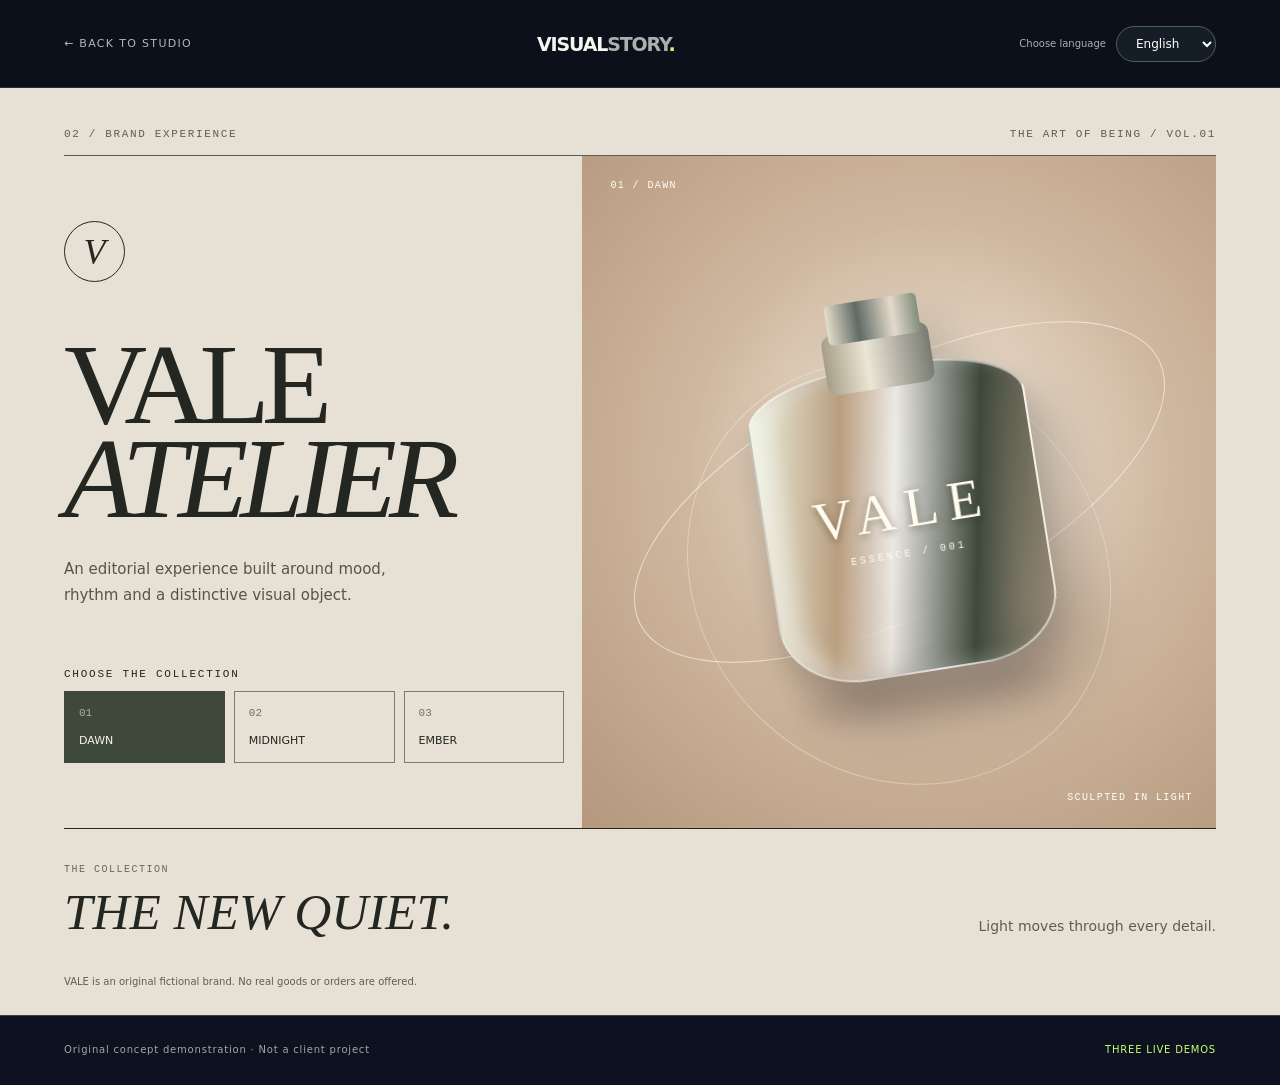
==== community/assets/starter-site/showcase/brand.html @ 6c9cc3e9 "feat: add three interactive showcases and GitHub CI quality gate" ====
<!doctype html><html lang="en"><head><meta charset="utf-8"><meta name="viewport" content="width=device-width,initial-scale=1"><meta name="theme-color" content="#0c1020"><meta name="description" content="Original interactive Visual Story brand concept demonstration. Not a client project."><title>Brand Concept · Visual Story</title><link rel="stylesheet" href="./showcase.css"><script defer src="./showcase.js"></script></head><body data-demo="brand">
<a class="skip-link" href="#demo-main" data-t="skip">Skip to content</a>
<header class="demo-header"><a class="back-link" href="../index.html" data-t="back">← BACK TO STUDIO</a><a href="../index.html" class="demo-wordmark">VISUAL<span>STORY</span><i>.</i></a><div class="demo-lang"><label for="demoLanguage" data-t="localeLabel">Choose language</label><select id="demoLanguage"><option value="en">English</option><option value="zh-CN">简体中文</option><option value="zh-TW">繁體中文</option></select></div></header>
<main id="demo-main"><section class="experience brand-experience" data-collection="dawn"><div class="brand-topline"><span data-t="brandKind">02 / BRAND EXPERIENCE</span><span>THE ART OF BEING / VOL.01</span></div><div class="brand-main"><div class="brand-copy"><span class="brand-crest">V</span><h1>VALE<br><em>ATELIER</em></h1><p class="brand-intro" data-t="brandIntro">An editorial experience built around mood, rhythm and a distinctive visual object.</p><div class="brand-control"><p data-t="collectionTitle">CHOOSE THE COLLECTION</p><div class="brand-switch" role="group" aria-label="Collection"><button type="button" class="collection-btn active" data-collection-choice="dawn" aria-pressed="true"><span>01</span><span data-t="collectionDawn">DAWN</span></button><button type="button" class="collection-btn" data-collection-choice="noir" aria-pressed="false"><span>02</span><span data-t="collectionNoir">MIDNIGHT</span></button><button type="button" class="collection-btn" data-collection-choice="ember" aria-pressed="false"><span>03</span><span data-t="collectionEmber">EMBER</span></button></div></div></div><div class="brand-stage"><div class="brand-orbit orbit-a"></div><div class="brand-orbit orbit-b"></div><div class="brand-sculpture"><div class="sculpture-top"></div><div class="sculpture-neck"></div><div class="sculpture-body"><span>VALE</span><small>ESSENCE / 001</small></div><div class="sculpture-shadow"></div></div><span class="brand-stage-index" id="collectionIndex">01 / DAWN</span><span class="brand-stage-trademark">SCULPTED IN LIGHT</span></div></div><div class="brand-bottom"><div><span class="brand-small">THE COLLECTION</span><h2 id="collectionHeadline">THE NEW QUIET.</h2></div><p id="collectionDescription">Light moves through every detail.</p></div><p class="brand-disclaimer" data-t="brandNote">VALE is an original fictional brand. No real goods or orders are offered.</p></section></main>
<footer class="demo-footer"><span data-t="conceptNotice">Original concept demonstration · Not a client project</span><a href="../index.html#work" data-t="navDemos">THREE LIVE DEMOS</a></footer>
</body></html>
---- community/assets/starter-site/showcase/showcase.css ----
:root{color-scheme:dark;--bg:#0d1120;--ink:#f7f5ef;--muted:#a9b0bd;--lime:#c9ff74}*{box-sizing:border-box}html{scroll-behavior:smooth}body{margin:0;background:var(--bg);color:var(--ink);font-family:Inter,"Noto Sans TC","PingFang TC","Microsoft JhengHei",system-ui,sans-serif}button,a,select{font:inherit}a{color:inherit;text-decoration:none}button,select{cursor:pointer}button:focus-visible,a:focus-visible,select:focus-visible{outline:3px solid #bcfd6b;outline-offset:4px}.skip-link{position:fixed;top:-110px;left:12px;z-index:50;background:#c9ff74;color:#111e14;padding:12px}.skip-link:focus{top:10px}.demo-header{position:relative;z-index:25;min-height:88px;padding:19px clamp(22px,5vw,84px);display:flex;align-items:center;justify-content:space-between;gap:16px;background:#0c101a;border-bottom:1px solid #ffffff20}.back-link{font-size:11px;letter-spacing:.12em;color:#aebbb4}.back-link:hover{color:var(--lime)}.demo-wordmark{font-weight:900;letter-spacing:-.06em;font-size:19px}.demo-wordmark span{color:#a6b2ab}.demo-wordmark i{color:var(--lime);font-style:normal}.demo-lang{display:flex;align-items:center;gap:10px;font-size:10px;color:#a8b2b4}.demo-lang select{background:#151d26;color:white;border:1px solid #52605b;border-radius:100px;padding:9px 15px;font-size:12px;max-width:135px}.demo-footer{display:flex;justify-content:space-between;gap:20px;padding:28px clamp(22px,5vw,84px);border-top:1px solid #ffffff30;font-size:10px;letter-spacing:.08em;color:#9ea9a6}.demo-footer a{color:var(--lime)}.experience{min-height:calc(100svh - 150px)}.overline,.control-label,.brand-topline,.product-topline{font:11px ui-monospace,SFMono-Regular,Consolas,monospace;letter-spacing:.15em}.showcase-grid{display:grid;grid-template-columns:47% 53%;min-height:780px;max-width:1750px;margin:auto}.case-copy{padding:clamp(68px,8vw,150px) clamp(26px,6vw,110px) 65px 9vw;position:relative;z-index:2}.case-copy .overline{color:#a9e8e0}.small-mark{font-size:10px;font-weight:850;letter-spacing:.3em;color:#d0fbec;margin:22px 0}.case-copy h1{font-size:clamp(52px,5.5vw,100px);line-height:1;letter-spacing:-.085em;margin:0 0 30px;max-width:700px}.case-copy h1 em{font-style:normal;color:#bdefff}.intro{max-width:490px;color:#bfc5d6;font-size:15px;line-height:1.9;margin-bottom:39px}.control-block{margin:29px 0}.control-label{color:#abbed0;display:block;margin-bottom:15px}.seg-buttons{display:flex;gap:9px;flex-wrap:wrap}.seg-buttons button{border:1px solid #627080;background:#212a3a;color:#bdc6d6;border-radius:100px;padding:12px 19px;font-size:12px;transition:.2s}.seg-buttons button.active{background:#c0fafa;border-color:#c0fafa;color:#101820;font-weight:800}.fineprint{margin-top:35px;max-width:450px;color:#96a7b6;font-size:11px;line-height:1.7}.stage-column{display:flex;flex-direction:column;background:#141728;min-width:0}.character-stage{position:relative;display:grid;place-items:center;flex:1;min-height:690px;overflow:hidden;isolation:isolate;background:radial-gradient(circle at 53% 35%,#8f95d9 0,#434e82 45%,#121c31 100%);transition:background .45s}.character-experience[data-scene=neon] .character-stage{background:radial-gradient(circle at 55% 25%,#6e9bec 0,#523588 42%,#111631 93%)}.character-experience[data-scene=sunset] .character-stage{background:radial-gradient(circle at 68% 34%,#fbcaab 0,#b8798e 43%,#473650 100%)}.stage-grid{position:absolute;inset:0;background:linear-gradient(90deg,#fff1 1px,transparent 1px),linear-gradient(#fff1 1px,transparent 1px);background-size:85px 85px;opacity:.36}.stage-ring{position:absolute;aspect-ratio:1;border:1px solid #e6faff70;border-radius:50%;width:min(80%,600px);transform:rotateX(65deg);box-shadow:0 0 60px #d9efff18}.ring-a{top:25%}.ring-b{top:32%;width:65%;border-color:#d1ffc766}.avatar-art{width:min(82%,560px);max-height:660px;position:relative;z-index:3;filter:drop-shadow(0 25px 30px #0005);transition:transform .5s ease;transform-origin:50% 63%}.avatar-svg{width:100%;height:auto;display:block}.character-experience[data-pose=profile] .avatar-art{transform:perspective(600px) rotateY(35deg) translateX(12px)}.character-experience[data-pose=motion] .avatar-art{transform:rotate(-7deg) translate(16px,-10px)}.character-experience[data-scene=neon] .avatar-art{filter:drop-shadow(0 10px 35px #ca8fff95)}.character-experience[data-scene=sunset] .avatar-art{filter:drop-shadow(0 10px 25px #ffd2ae95)}.stage-watermark{position:absolute;top:15%;left:-2%;font-size:clamp(105px,13vw,230px);font-weight:900;letter-spacing:-.1em;color:#f0f8ff12;z-index:0}.stage-meta{position:absolute;top:30px;right:35px;display:flex;align-items:center;gap:10px;font:10px ui-monospace,monospace;letter-spacing:.1em;color:#f0fcfd}.live-dot{display:inline-block;width:7px;height:7px;border-radius:50%;background:#c8ff77;box-shadow:0 0 16px #c8ff77}.stage-caption{display:flex;justify-content:space-between;gap:16px;padding:24px 30px;background:#111729;border-top:1px solid #ffffff2b;font-size:12px}.stage-caption strong{font:700 12px ui-monospace,monospace;letter-spacing:.06em}.stage-caption span{color:#b4bbd0}
/* VALE — immersive editorial */
.brand-experience{background:#e7e0d4;color:#232621;padding:25px clamp(22px,5vw,85px) 18px;--tone:#b99e7f;--shade:#3e493b;transition:background .45s}.brand-experience[data-collection=noir]{background:#1d2329;color:#eee9dd;--tone:#7c8f98;--shade:#2a4048}.brand-experience[data-collection=ember]{background:#e2cec2;color:#332a2a;--tone:#af685b;--shade:#593e3b}.brand-topline{display:flex;justify-content:space-between;border-bottom:1px solid currentColor;padding:15px 0;opacity:.7}.brand-main{display:grid;grid-template-columns:45% 55%;min-height:660px}.brand-copy{position:relative;z-index:2;padding:65px 18px 65px 0}.brand-crest{display:grid;place-items:center;border:1px solid currentColor;border-radius:50%;width:61px;height:61px;font:italic 36px Georgia,serif}.brand-copy h1{font:normal clamp(72px,9vw,180px)/.82 Georgia,'Times New Roman',serif;letter-spacing:-.07em;margin:55px 0 30px}.brand-copy h1 em{font-style:italic;font-weight:normal}.brand-intro{max-width:350px;line-height:1.75;font-size:15px;opacity:.75}.brand-control{margin-top:60px}.brand-control p{font:11px ui-monospace,monospace;letter-spacing:.16em}.brand-switch{display:grid;grid-template-columns:repeat(3,1fr);gap:9px;max-width:540px}.collection-btn{border:1px solid #797970;background:transparent;color:inherit;text-align:left;padding:15px 14px;font-size:11px;min-height:72px;display:flex;flex-direction:column;justify-content:space-between;gap:13px}.collection-btn span:first-child{opacity:.6;font-family:ui-monospace,monospace}.collection-btn.active{background:var(--shade);color:#f8f4eb;border-color:var(--shade)}.brand-stage{position:relative;min-height:600px;overflow:hidden;display:grid;place-items:center;background:radial-gradient(circle at 55% 46%,#f7f0e2,#cfb79f 48%,#b5987d 100%);transition:background .45s}.brand-experience[data-collection=noir] .brand-stage{background:radial-gradient(circle at 53% 40%,#6b7981,#23323d 68%,#131d24 100%)}.brand-experience[data-collection=ember] .brand-stage{background:radial-gradient(circle at 57% 40%,#f2d0b5,#bd8676 68%,#754c4c 100%)}.brand-orbit{position:absolute;width:92%;height:36%;border:1px solid #fff9;border-radius:50%;transform:rotate(-27deg);top:32%}.orbit-b{width:70%;height:60%;transform:rotate(45deg);border-color:#ffffff55}.brand-sculpture{position:relative;width:clamp(210px,28vw,430px);height:530px;transform:rotate(-9deg);filter:drop-shadow(25px 35px 28px #0003)}.sculpture-top{position:absolute;z-index:3;width:26%;height:40px;top:70px;left:37%;background:linear-gradient(90deg,#e5ddcb,#5f6b64 34%,#e4dacb 72%,#818e7d);border-radius:5px}.sculpture-neck{position:absolute;z-index:2;width:30%;height:60px;top:100px;left:35%;background:linear-gradient(90deg,#a69e87,#ece6d6 40%,#797b73);border-radius:10px}.sculpture-body{position:absolute;top:137px;width:78%;height:310px;left:11%;border-radius:42% 42% 29% 29% / 15% 15% 21% 21%;background:linear-gradient(100deg,#eff6e4 0%,var(--tone) 30%,#ffffffb0 47%,var(--shade) 73%,#baa690 100%);border:2px solid #ffffff8c;box-shadow:inset -21px 0 25px #1c211f2b,inset 21px 0 20px #fff6,0 20px 30px #0002;display:flex;flex-direction:column;align-items:center;justify-content:center;gap:8px;color:#fffbed}.sculpture-body span{font:55px Georgia,serif;letter-spacing:.18em;text-shadow:0 2px 9px #1116}.sculpture-body small{font:10px ui-monospace,monospace;letter-spacing:.3em}.sculpture-shadow{position:absolute;top:450px;left:13%;width:73%;height:40px;border-radius:50%;background:#352e2e29;filter:blur(14px)}.brand-stage-index,.brand-stage-trademark{position:absolute;z-index:3;color:#fffef3;font:10px ui-monospace,monospace;letter-spacing:.14em}.brand-stage-index{top:24px;left:28px}.brand-stage-trademark{bottom:25px;right:23px}.brand-bottom{border-top:1px solid currentColor;display:flex;justify-content:space-between;align-items:end;gap:35px;padding:28px 0 8px}.brand-small{font:10px ui-monospace,monospace;letter-spacing:.15em;opacity:.65}.brand-bottom h2{font:italic clamp(31px,4vw,73px)/1 Georgia,serif;margin:10px 0}.brand-bottom p{max-width:340px;font-size:14px;opacity:.7}.brand-disclaimer{font-size:10px;opacity:.7;padding-top:10px}
/* AURA — product demo */
.product-experience{padding:25px clamp(22px,5vw,85px) 45px;background:#111717;color:#ecf7ee}.product-topline{display:flex;justify-content:space-between;padding:15px 0 22px;border-bottom:1px solid #e7f5eb3b;color:#a4b3ab}.product-layout{display:grid;grid-template-columns:54% 46%;gap:0;min-height:710px}.product-viewer{margin-top:30px;position:relative;min-height:660px;overflow:hidden;background:radial-gradient(circle at 50% 38%,#c0d5c1,#648170 52%,#273a34 100%);transition:background .3s;display:grid;place-items:center;isolation:isolate}.product-experience[data-tone=stone] .product-viewer{background:radial-gradient(circle at 50% 39%,#f5f2e9,#b2b3b1 56%,#656d6c 100%)}.product-experience[data-tone=midnight] .product-viewer{background:radial-gradient(circle at 50% 39%,#8394a1,#343c4b 53%,#141e28 100%)}.product-experience[data-tone=stone]{--jacket-fill:#e3dfd2;--jacket-shadow:#b9b9b6}.product-experience[data-tone=midnight]{--jacket-fill:#343c4b;--jacket-shadow:#1b2232}.product-grid{position:absolute;inset:0;background-image:linear-gradient(90deg,#eafff821 1px,transparent 1px),linear-gradient(#eafff821 1px,transparent 1px);background-size:75px 75px}.product-brand{position:absolute;font-weight:950;font-size:clamp(60px,10vw,160px);letter-spacing:-.09em;top:9%;left:-3%;color:#edfdf31e;white-space:nowrap;z-index:0}.product-glow{position:absolute;width:50%;aspect-ratio:1;border-radius:50%;box-shadow:0 0 100px #effffca0;filter:blur(20px)}.jacket-illustration{position:relative;width:min(87%,590px);z-index:2;filter:drop-shadow(0 28px 36px #07171178);transition:transform .3s}.jacket-illustration:hover{transform:scale(1.03)}.jacket-svg{width:100%;display:block}.product-viewer-bottom{position:absolute;z-index:3;bottom:23px;left:25px;right:25px;display:flex;justify-content:space-between;font:10px ui-monospace,monospace;color:#e9f5ea;letter-spacing:.14em}.product-info{padding:clamp(45px,6vw,100px) 0 40px clamp(28px,5vw,90px)}.product-info .overline{color:#a9d5b8}.product-info h1{font-size:clamp(56px,6vw,101px);letter-spacing:-.08em;line-height:.91;margin:17px 0 24px}.product-info h1 em{color:#c9ff74;font-style:normal}.product-subtitle{color:#b1c0b8;font-size:14px;line-height:1.8;max-width:450px}.price{display:flex;align-items:center;gap:17px;border-bottom:1px solid #ffffff3a;padding:12px 0 28px}.price strong{font-size:32px}.price span{font:10px ui-monospace,monospace;color:#a7b5ad}.product-options{margin:26px 0}.option-header{display:flex;align-items:center;justify-content:space-between;font:11px ui-monospace,monospace;letter-spacing:.13em;color:#a9b7ad;margin-bottom:14px}.option-header strong{color:white;font-weight:500;letter-spacing:0}.tone-options,.size-options{display:flex;gap:9px}.tone-option{width:40px;height:40px;background:var(--swatch);border-radius:50%;border:3px solid #141d19;outline:1px solid #aabbb088}.tone-option.active{outline:2px solid #c9ff74;outline-offset:3px}.size-option{min-width:50px;padding:10px 14px;border:1px solid #89968d;background:transparent;color:#dce8df}.size-option.active{background:#d6f6d9;color:#132018;border-color:#d6f6d9;font-weight:800}.quantity-control{display:inline-flex;align-items:center;border:1px solid #7b8a80}.quantity-control button{width:44px;height:42px;border:0;background:none;color:#f1f8f1;font-size:21px}.quantity-control output{width:45px;text-align:center}.cart-cta{display:flex;justify-content:space-between;align-items:center;width:100%;margin-top:29px;background:#c9ff74;color:#132218;padding:19px 20px;border:0;font-size:12px;font-weight:900;letter-spacing:.09em}.cart-cta:hover{background:#e2ffb3}.bag-summary{display:flex;justify-content:space-between;padding:15px 0;border-bottom:1px solid #ffffff39;font:11px ui-monospace,monospace;letter-spacing:.1em}.bag-summary strong{color:#c9ff74;font-size:18px}#bagFeedback{min-height:22px;font-size:12px;color:#d4fac8;line-height:1.6}.product-disclaimer{font-size:10px;color:#91a496;line-height:1.5}
@media(max-width:960px){.showcase-grid{grid-template-columns:1fr}.case-copy{padding:60px 5vw}.character-stage{min-height:560px}.brand-main,.product-layout{grid-template-columns:1fr}.brand-copy{padding:60px 0 30px}.brand-copy h1{font-size:clamp(70px,16vw,138px);margin:35px 0}.brand-stage{min-height:500px}.product-info{padding:50px 0}.product-viewer{min-height:560px}.brand-control{margin-top:35px}.brand-copy h1{line-height:.94}}
@media(max-width:600px){.demo-header{min-height:71px;padding:14px 18px;gap:10px}.demo-wordmark{font-size:15px}.back-link{font-size:9px;max-width:95px}.demo-lang{gap:0}.demo-lang label{position:absolute;left:-10000px}.demo-lang select{font-size:10px;padding:8px 7px;max-width:104px}.demo-footer{flex-direction:column;gap:13px}.case-copy{padding:44px 23px 45px}.case-copy h1{font-size:clamp(43px,12vw,65px)}.intro{font-size:13px}.seg-buttons button{padding:10px 13px;font-size:11px}.character-stage{min-height:440px}.stage-watermark{font-size:100px}.stage-meta{top:17px;right:15px;font-size:8px}.avatar-art{width:min(92%,420px)}.stage-caption{padding:17px 18px;flex-wrap:wrap;font-size:11px}.brand-experience{padding:15px 18px}.brand-topline,.product-topline{font-size:9px}.brand-copy{padding:40px 0 28px}.brand-copy h1{font-size:clamp(61px,16vw,100px)}.brand-crest{width:47px;height:47px;font-size:28px}.brand-intro{font-size:13px}.brand-switch{gap:5px}.collection-btn{padding:12px 6px;font-size:10px}.brand-stage{min-height:440px}.brand-sculpture{transform:rotate(-8deg) scale(.8)}.brand-bottom{display:block}.brand-bottom p{font-size:12px}.product-experience{padding:16px 18px}.product-viewer{min-height:420px}.product-info{padding:38px 3px}.product-info h1{font-size:clamp(50px,13vw,80px)}.product-viewer-bottom{font-size:8px}.jacket-illustration{width:min(97%,380px)}}
@media(prefers-reduced-motion:reduce){*,*::before,*::after{animation:none!important;transition:none!important;scroll-behavior:auto!important}}
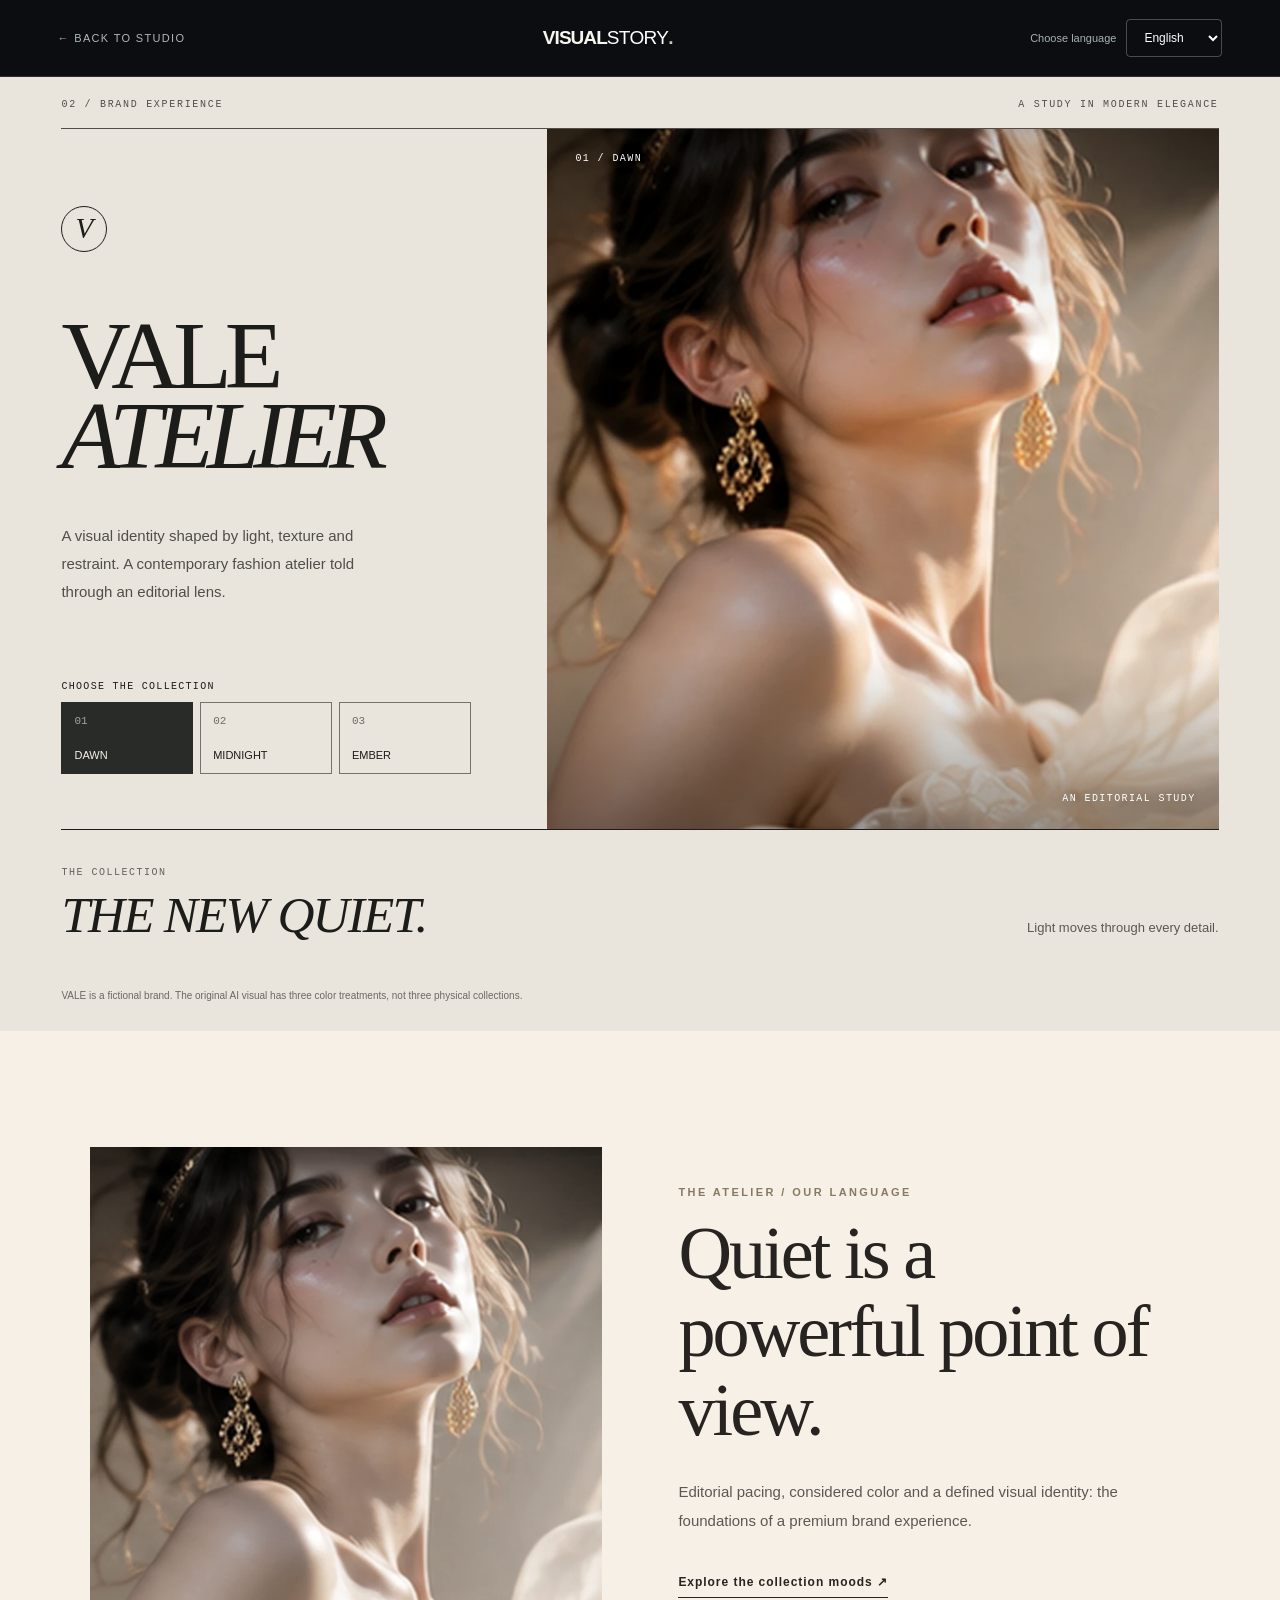
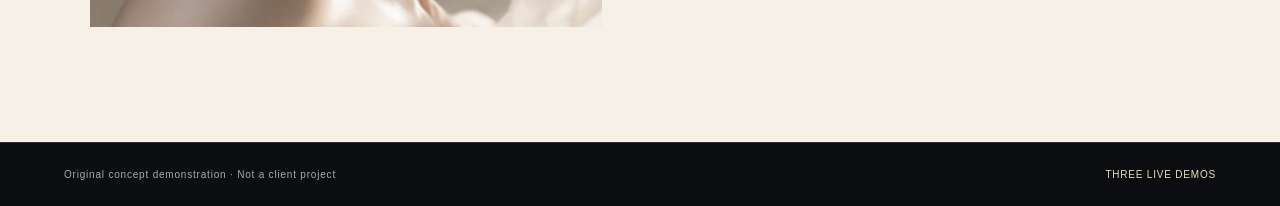
==== commit cfc7b5fe: "design: replace placeholder showcases with distinct premium editorial concepts" ====
--- a/community/assets/starter-site/showcase/brand.html
+++ b/community/assets/starter-site/showcase/brand.html
@@ -1,6 +1,8 @@
-<!doctype html><html lang="en"><head><meta charset="utf-8"><meta name="viewport" content="width=device-width,initial-scale=1"><meta name="theme-color" content="#0c1020"><meta name="description" content="Original interactive Visual Story brand concept demonstration. Not a client project."><title>Brand Concept · Visual Story</title><link rel="stylesheet" href="./showcase.css"><script defer src="./showcase.js"></script></head><body data-demo="brand">
+<!doctype html><html lang="en"><head><meta charset="utf-8"><meta name="viewport" content="width=device-width,initial-scale=1"><meta name="theme-color" content="#0c1020"><meta name="description" content="Original interactive Visual Story brand concept demonstration. Not a client project."><title>Brand Concept · Visual Story</title><link rel="stylesheet" href="./showcase.css"><link rel="stylesheet" href="./premium.css"><script defer src="./showcase.js"></script></head><body data-demo="brand">
 <a class="skip-link" href="#demo-main" data-t="skip">Skip to content</a>
 <header class="demo-header"><a class="back-link" href="../index.html" data-t="back">← BACK TO STUDIO</a><a href="../index.html" class="demo-wordmark">VISUAL<span>STORY</span><i>.</i></a><div class="demo-lang"><label for="demoLanguage" data-t="localeLabel">Choose language</label><select id="demoLanguage"><option value="en">English</option><option value="zh-CN">简体中文</option><option value="zh-TW">繁體中文</option></select></div></header>
-<main id="demo-main"><section class="experience brand-experience" data-collection="dawn"><div class="brand-topline"><span data-t="brandKind">02 / BRAND EXPERIENCE</span><span>THE ART OF BEING / VOL.01</span></div><div class="brand-main"><div class="brand-copy"><span class="brand-crest">V</span><h1>VALE<br><em>ATELIER</em></h1><p class="brand-intro" data-t="brandIntro">An editorial experience built around mood, rhythm and a distinctive visual object.</p><div class="brand-control"><p data-t="collectionTitle">CHOOSE THE COLLECTION</p><div class="brand-switch" role="group" aria-label="Collection"><button type="button" class="collection-btn active" data-collection-choice="dawn" aria-pressed="true"><span>01</span><span data-t="collectionDawn">DAWN</span></button><button type="button" class="collection-btn" data-collection-choice="noir" aria-pressed="false"><span>02</span><span data-t="collectionNoir">MIDNIGHT</span></button><button type="button" class="collection-btn" data-collection-choice="ember" aria-pressed="false"><span>03</span><span data-t="collectionEmber">EMBER</span></button></div></div></div><div class="brand-stage"><div class="brand-orbit orbit-a"></div><div class="brand-orbit orbit-b"></div><div class="brand-sculpture"><div class="sculpture-top"></div><div class="sculpture-neck"></div><div class="sculpture-body"><span>VALE</span><small>ESSENCE / 001</small></div><div class="sculpture-shadow"></div></div><span class="brand-stage-index" id="collectionIndex">01 / DAWN</span><span class="brand-stage-trademark">SCULPTED IN LIGHT</span></div></div><div class="brand-bottom"><div><span class="brand-small">THE COLLECTION</span><h2 id="collectionHeadline">THE NEW QUIET.</h2></div><p id="collectionDescription">Light moves through every detail.</p></div><p class="brand-disclaimer" data-t="brandNote">VALE is an original fictional brand. No real goods or orders are offered.</p></section></main>
+<main id="demo-main"><section class="experience brand-experience" data-collection="dawn"><div class="brand-topline"><span data-t="brandKind">02 / BRAND EXPERIENCE</span><span>A STUDY IN MODERN ELEGANCE</span></div><div class="brand-main"><div class="brand-copy"><span class="brand-crest">V</span><h1>VALE<br><em>ATELIER</em></h1><p class="brand-intro" data-t="brandIntro">A visual identity shaped by light, texture and restraint. A contemporary fashion atelier told through an editorial lens.</p><div class="brand-control"><p data-t="collectionTitle">CHOOSE THE COLLECTION</p><div class="brand-switch" role="group" aria-label="Collection"><button type="button" class="collection-btn active" data-collection-choice="dawn" aria-pressed="true"><span>01</span><span data-t="collectionDawn">DAWN</span></button><button type="button" class="collection-btn" data-collection-choice="noir" aria-pressed="false"><span>02</span><span data-t="collectionNoir">MIDNIGHT</span></button><button type="button" class="collection-btn" data-collection-choice="ember" aria-pressed="false"><span>03</span><span data-t="collectionEmber">EMBER</span></button></div></div></div><div class="brand-stage"><img class="brand-photo" src="../media/vale-editorial.webp" alt="Original AI-generated luxury fashion campaign portrait" width="819" height="1005" decoding="async"><span class="brand-stage-index" id="collectionIndex">01 / DAWN</span><span class="brand-stage-trademark">AN EDITORIAL STUDY</span></div></div><div class="brand-bottom"><div><span class="brand-small">THE COLLECTION</span><h2 id="collectionHeadline">THE NEW QUIET.</h2></div><p id="collectionDescription">Light moves through every detail.</p></div><p class="brand-disclaimer" data-t="brandNote">VALE is a fictional fashion brand. The editorial visual is AI-generated; collection switches alter the visual mood, not the physical outfit.</p></section>
+<section class="premium-feature vale-feature" id="brand-story"><div class="vale-feature-media"><img src="../media/vale-editorial.webp" width="819" height="1005" loading="lazy" decoding="async" alt="VALE editorial fashion concept in warm natural light"></div><div><p class="premium-kicker">THE ATELIER / OUR LANGUAGE</p><h2 data-t="valeFeatureTitle">Quiet is a powerful point of view.</h2><p data-t="valeFeatureBody">Editorial pacing, a deliberate color system and a clear visual identity—this concept demonstrates the art direction a real brand website should be built upon.</p><a class="premium-link" href="#demo-main" data-t="valeFeatureCta">Explore the collection moods ↗</a></div></section>
+</main>
 <footer class="demo-footer"><span data-t="conceptNotice">Original concept demonstration · Not a client project</span><a href="../index.html#work" data-t="navDemos">THREE LIVE DEMOS</a></footer>
 </body></html>
--- a/community/assets/starter-site/showcase/premium.css
+++ b/community/assets/starter-site/showcase/premium.css
@@ -0,0 +1,183 @@
+/* Visual Story editorial redesign: three distinct, image-led experiences. */
+:root{--premium-serif:'Iowan Old Style','Baskerville','Palatino Linotype','Times New Roman',serif}
+body{font-family:'Helvetica Neue',Arial,'Noto Sans TC','Microsoft JhengHei',sans-serif;-webkit-font-smoothing:antialiased}
+.demo-header{min-height:77px;padding:16px clamp(24px,4.5vw,90px);background:#0b0d11;box-shadow:none;border-color:#ffffff22}
+.demo-wordmark{font-size:19px;font-weight:800;letter-spacing:-.05em;white-space:nowrap}
+.demo-wordmark span{font-weight:300;letter-spacing:-.035em;color:#fff}
+.demo-wordmark i{color:#c7caad}
+.back-link{font-size:11px;letter-spacing:.12em}
+.demo-lang{font-size:11px}
+.demo-lang select{background:transparent;border:1px solid #ffffff42;border-radius:4px;padding:10px 13px;max-width:165px}
+.demo-footer{background:#0b0d11;color:#a7adad;border-color:#ffffff25;padding-block:26px}
+.demo-footer a{color:#e8ddba}
+.premium-feature{display:grid;grid-template-columns:1fr 1fr;align-items:center;gap:clamp(36px,6vw,130px);padding:clamp(76px,9vw,150px) clamp(24px,7vw,130px);min-height:560px}
+.premium-feature>div{min-width:0}
+.premium-feature h2{font:400 clamp(46px,5.8vw,90px)/1.06 var(--premium-serif);letter-spacing:-.04em;margin:16px 0 27px}
+.premium-feature p:not(.premium-kicker){max-width:470px;font-size:15px;line-height:1.95;opacity:.74}
+.premium-kicker{font-size:11px;letter-spacing:.22em;font-weight:750}
+.premium-link{display:inline-flex;margin-top:25px;border-bottom:1px solid currentColor;padding-bottom:8px;font-size:12px;font-weight:700;letter-spacing:.08em}
+.premium-feature img{display:block;width:100%;height:460px;object-fit:cover}
+/* ECHO — editorial portrait, not illustration. Crops change rather than inventing poses. */
+.character-experience{background:#0a0c0e;color:#f6f5f1;min-height:750px}
+.character-experience .showcase-grid{grid-template-columns:minmax(0,47%) minmax(0,53%);min-height:780px;max-width:none}
+.character-experience .case-copy{padding:clamp(76px,9vw,152px) clamp(32px,5vw,100px) 55px clamp(32px,7vw,135px);align-self:center}
+.character-experience .overline{font-size:11px;color:#d7bda0;letter-spacing:.16em}
+.character-experience .small-mark{color:#9d9d9a;margin:23px 0 29px;letter-spacing:.19em}
+.character-experience .case-copy h1{font:400 clamp(60px,6.2vw,112px)/.95 var(--premium-serif);letter-spacing:-.062em;max-width:740px;margin:0 0 36px}
+.character-experience .case-copy h1 em{display:inline-block;color:#cdb69e;font-style:italic}
+.character-experience .intro{max-width:400px;color:#b7b7b5;font-size:15px;line-height:1.9;margin:0 0 35px}
+.character-experience .control-block{margin:22px 0}
+.character-experience .control-label{font-size:10px;color:#a5a09b;letter-spacing:.17em;margin-bottom:12px}
+.character-experience .seg-buttons{gap:7px}
+.character-experience .seg-buttons button{background:transparent;border:1px solid #52504d;color:#e7e1d7;border-radius:3px;min-width:79px;padding:11px 14px;font-size:11px;letter-spacing:.02em}
+.character-experience .seg-buttons button.active{background:#d6c6b2;border-color:#d6c6b2;color:#101112}
+.character-experience .fineprint{color:#888b8b;font-size:10px;margin-top:35px}
+.character-experience .stage-column{background:#141415}
+.character-experience .character-stage{min-height:728px;background:#292b2b;overflow:hidden;display:block;flex:1}
+.character-experience[data-scene=neon] .character-stage,.character-experience[data-scene=sunset] .character-stage{background:#24282b}
+.character-experience .stage-grid,.character-experience .stage-ring{display:none}
+.character-experience .avatar-art{height:100%;width:100%;max-height:none;display:block;filter:none!important;transform:none!important;transition:none;position:absolute;inset:0;overflow:hidden}
+.character-experience .echo-photo{width:100%;height:100%;object-fit:cover;object-position:70% 50%;display:block;transform:scale(1);transition:filter .45s,transform .65s,object-position .65s}
+.character-experience[data-scene=neon] .echo-photo{filter:grayscale(.14) contrast(1.23) hue-rotate(205deg) brightness(.82)}
+.character-experience[data-scene=sunset] .echo-photo{filter:sepia(.25) saturate(.8) contrast(1.06) brightness(.9)}
+.character-experience[data-pose=profile] .echo-photo{transform:scale(1.32);object-position:82% 39%}
+.character-experience[data-pose=motion] .echo-photo{transform:scale(1.85);object-position:81% 47%}
+.character-experience .avatar-art:after{content:"";position:absolute;inset:0;pointer-events:none;background:linear-gradient(180deg,#0005,transparent 26%,transparent 63%,#0005)}
+.editorial-caption{position:absolute;bottom:34px;left:32px;z-index:3;color:#fff;font-size:11px;letter-spacing:.2em}
+.character-experience .stage-watermark{top:auto;bottom:42px;left:auto;right:38px;font:italic 190px/.65 var(--premium-serif);letter-spacing:-.08em;color:#fff2;z-index:2}
+.character-experience .stage-meta{z-index:5;right:30px;top:30px}
+.character-experience .stage-caption{background:#161719;border-top:1px solid #fff4;color:#f9f4ef;padding:21px 34px}
+.character-experience .stage-caption span{color:#aaa}
+.echo-feature{background:#151719;color:#f8f5ee}
+.echo-feature .premium-kicker{color:#d4bea4}
+.echo-feature-media{overflow:hidden;max-height:465px}
+.echo-feature-media img{height:510px;object-position:80% center;filter:grayscale(.45)}
+/* VALE — cream/editorial, serif & art direction. */
+.brand-experience{background:#eae5dc;color:#1c1c1b;padding:0 clamp(24px,4.8vw,88px) 30px}
+.brand-experience[data-collection=noir]{background:#262523;color:#f1e9dc}
+.brand-experience[data-collection=ember]{background:#e9d9ca;color:#32271d}
+.brand-topline{border-bottom:1px solid currentColor;padding:22px 0 18px;letter-spacing:.17em;font-size:10px;opacity:.75}
+.brand-main{grid-template-columns:42% 58%;min-height:700px}
+.brand-copy{padding:clamp(48px,6vw,105px) clamp(30px,6vw,95px) 55px 0;display:flex;flex-direction:column;align-items:flex-start}
+.brand-crest{height:46px;width:46px;font-size:29px;flex-shrink:0}
+.brand-copy h1{font:400 clamp(73px,7.5vw,154px)/.84 var(--premium-serif);letter-spacing:-.075em;margin:clamp(38px,5vw,77px) 0 30px}
+.brand-copy h1 em{font-weight:400}
+.brand-intro{font-size:15px;line-height:1.85;max-width:340px;margin-bottom:30px}
+.brand-control{width:100%;margin-top:auto;padding-top:16px}
+.brand-control>p{font-size:10px;letter-spacing:.13em}
+.brand-switch{display:grid;grid-template-columns:repeat(3,minmax(0,1fr));gap:7px}
+.collection-btn{min-width:0;min-height:72px;border-color:#797169;color:inherit;padding:12px;background:transparent;overflow:hidden;font-size:11px}
+.collection-btn.active{background:#292b29;color:#f6f2e8;border-color:#292b29}
+.brand-experience[data-collection=noir] .collection-btn.active{background:#e3d8c7;color:#20211e}
+.brand-stage{min-height:700px;background:#ab9b88!important;position:relative;overflow:hidden}
+.brand-photo{position:absolute;inset:0;width:100%;height:100%;object-fit:cover;object-position:center 30%;transition:filter .5s,transform .6s;filter:contrast(1.03) saturate(.9)}
+.brand-experience[data-collection=noir] .brand-photo{filter:grayscale(.9) contrast(1.22) brightness(.66)}
+.brand-experience[data-collection=ember] .brand-photo{filter:sepia(.45) saturate(1.24) contrast(1.02);transform:scale(1.04)}
+.brand-stage:after{content:"";position:absolute;inset:0;z-index:1;pointer-events:none;background:linear-gradient(#0003,transparent 32%,transparent 75%,#0006)}
+.brand-stage-index,.brand-stage-trademark{z-index:3;color:white;text-shadow:0 1px 12px #0008}
+.brand-bottom{padding:31px 0 15px;border-top:1px solid currentColor;gap:20px}
+.brand-bottom h2{font:italic 400 clamp(35px,4vw,66px)/1.1 var(--premium-serif);letter-spacing:-.035em;margin:8px 0}
+.brand-bottom>p{max-width:340px;font-size:13px;line-height:1.65}
+.brand-disclaimer{max-width:720px;font-size:10px;opacity:.62;margin:14px 0 0}
+.vale-feature{background:#f6f0e7;color:#272321}
+.vale-feature .premium-kicker{color:#887a62}
+.vale-feature-media{height:480px;overflow:hidden}
+.vale-feature-media img{height:580px;object-position:center top;filter:grayscale(.45)}
+/* AURA — high-end technical commerce. Clear transactional UI, but a demo bag only. */
+.product-experience{background:#0c1111;color:#f6f8f1;padding:0 clamp(24px,4vw,76px) 64px}
+.product-topline{padding:22px 0 17px;border-bottom:1px solid #ffffff55}
+.product-layout{display:grid;grid-template-columns:53% 47%;gap:0;min-height:740px;padding-top:26px}
+.product-viewer{min-height:740px;background:radial-gradient(circle at 53% 39%,#40504c,#1b292a 53%,#0d1316 95%)!important;border-radius:3px;overflow:hidden;position:relative}
+.product-grid{background-size:90px 90px;opacity:.09}
+.product-brand{font-size:clamp(70px,9vw,150px);font-weight:900;letter-spacing:-.09em;opacity:.05}
+.product-viewer-bottom{z-index:8;position:absolute;bottom:18px;left:25px;right:25px;border-top:1px solid #ffffff73;color:#eef5ed;padding-top:16px;font-size:10px}
+.product-viewer .jacket-illustration{position:absolute;inset:12px 0 40px;display:grid;place-items:center;transform:none!important;filter:none!important;width:100%;height:auto;z-index:3}
+.aura-photo{display:block;width:min(77%,510px);height:94%;object-fit:contain;object-position:50% 50%;filter:none;transition:filter .35s,transform .4s}
+.product-experience[data-tone=stone] .aura-photo{filter:saturate(.55) brightness(1.12)}
+.product-experience[data-tone=midnight] .aura-photo{filter:grayscale(.78) brightness(.64) contrast(1.19)}
+.product-info{background:#f8f8f3;color:#17211d;padding:clamp(28px,4.2vw,70px) clamp(26px,4vw,70px);border-radius:0;min-width:0}
+.product-info .overline{font-size:10px;color:#516457;letter-spacing:.17em}
+.product-info h1{font:400 clamp(58px,6vw,110px)/.94 var(--premium-serif);letter-spacing:-.055em;color:#14231f;margin:18px 0 20px}
+.product-info h1 em{font:italic 400 inherit;color:#4c735b}
+.product-subtitle{font-size:14px;line-height:1.85;color:#5d6a64;max-width:380px;margin-bottom:23px}
+.product-info .price{padding:10px 0 20px;border-bottom:1px solid #d3dbd2;margin-bottom:20px;color:#17211d}
+.product-info .price strong{font-size:30px;font-weight:650;letter-spacing:-.05em}
+.product-info .price span{color:#738078;font-size:10px;letter-spacing:.08em}
+.product-options{margin:15px 0}
+.product-options .option-header{color:#34453b;font-size:11px;letter-spacing:.08em}
+.product-options .option-header strong{color:#56685d}
+.tone-options{display:flex;gap:12px}
+.tone-option{width:30px;height:30px;border-radius:50%;border:1px solid #bbc4ba;box-shadow:inset 0 0 0 4px #f8f8f3}
+.tone-option.active{outline:1px solid #18251e;outline-offset:3px}
+.size-options{display:flex;gap:8px}
+.size-option{border:1px solid #bac4ba;background:transparent;color:#293b30;min-width:42px;padding:10px}
+.size-option.active{background:#21392b;border-color:#21392b;color:white}
+.quantity-control{border-color:#bdc8ba}
+.quantity-control button{color:#1b3324;background:transparent}
+.quantity-control output{color:#182d20}
+.cart-cta{background:#203f2a;color:#fff;min-height:54px;border:0;border-radius:2px;letter-spacing:.07em}
+.cart-cta:hover{background:#385b40}
+.bag-summary{border-top:1px solid #d1d9d0;color:#34443b;margin-top:19px}
+#bagFeedback{color:#2e5935;font-size:12px;line-height:1.5}
+.product-disclaimer{color:#7b897f;font-size:10px;line-height:1.65}
+.aura-feature{background:#f2f4ee;color:#172d20}
+.aura-feature .premium-kicker{color:#6b786f}
+.aura-feature-media{background:#15211b;display:grid;place-items:center;max-height:470px;overflow:hidden}
+.aura-feature-media img{height:530px;width:auto;max-width:90%;object-fit:contain}
+/* Home cards become photography-first, replacing generic gradient blobs. */
+.project-card .project-art{background-color:#191c1b;background-size:cover;background-position:center;isolation:isolate;border-radius:2px}
+.project-card .project-art:after{content:'';position:absolute;inset:0;z-index:0;background:linear-gradient(180deg,#0005,transparent 35%,#0008)}
+.project-card .geo{display:none}
+.project-card .card-no,.project-card .card-stamp{z-index:2}
+.project-card.card-one .project-art{background-image:url('../media/echo-editorial.webp');background-position:67% center}
+.project-card.card-two .project-art{background-image:url('../media/vale-editorial.webp');background-position:center 36%}
+.project-card.card-three .project-art{background-image:url('../media/aura-product.webp');background-position:center 22%;background-color:#182824}
+/* this file resides in /showcase. The home cards receive their own correct relative URLs in styles.css */
+@media(max-width:1100px){
+ .character-experience .showcase-grid{grid-template-columns:49% 51%}
+ .character-experience .case-copy{padding-left:5vw;padding-right:4vw}
+ .character-experience .case-copy h1{font-size:clamp(56px,6.4vw,86px)}
+ .brand-copy{padding-right:20px}.brand-copy h1{font-size:clamp(66px,8vw,120px)}
+ .product-layout{grid-template-columns:52% 48%}.product-info{padding:45px 35px}
+}
+@media(max-width:760px){
+ .demo-header{min-height:70px;padding:12px 20px;gap:12px}
+ .back-link{font-size:10px;max-width:100px}.demo-wordmark{font-size:15px}.demo-lang{gap:0}
+ .demo-lang label{display:none}.demo-lang select{font-size:11px;padding:9px;max-width:120px}
+ .demo-footer{padding:24px 20px;flex-wrap:wrap;line-height:1.5}
+ .character-experience .showcase-grid{display:flex;flex-direction:column;min-height:0}
+ .character-experience .case-copy{padding:65px 23px 50px;order:1}
+ .character-experience .case-copy h1{font-size:clamp(61px,13vw,98px);max-width:480px}
+ .character-experience .intro{margin-bottom:26px}
+ .character-experience .stage-column{order:2}
+ .character-experience .character-stage{min-height:610px;height:74vh;max-height:760px}
+ .character-experience .stage-watermark{font-size:130px}
+ .character-experience .stage-caption{padding:18px 20px}
+ .brand-experience{padding:0 20px 25px}.brand-main{display:flex;flex-direction:column}
+ .brand-copy{padding:45px 0 40px;min-height:490px;order:1}
+ .brand-copy h1{font-size:clamp(79px,16vw,142px);margin:43px 0 25px}
+ .brand-crest{width:43px;height:43px}
+ .brand-control{margin-top:35px}
+ .brand-stage{order:2;min-height:560px;height:75vh;max-height:740px}
+ .brand-bottom{align-items:start;flex-direction:column;gap:6px}
+ .brand-bottom h2{font-size:48px}
+ .product-experience{padding:0 20px 38px}.product-layout{display:flex;flex-direction:column}
+ .product-viewer{min-height:590px;height:74vh;max-height:720px}
+ .product-info{padding:48px 27px}
+ .product-info h1{font-size:clamp(57px,13vw,94px)}
+ .product-brand{font-size:80px}
+ .premium-feature{grid-template-columns:1fr;padding:78px 23px;gap:38px;min-height:auto}
+ .premium-feature h2{font-size:clamp(51px,12vw,75px)}
+ .premium-feature img{height:400px}
+ .vale-feature .vale-feature-media{order:2}.vale-feature>div:last-child{order:1}
+}
+@media(max-width:375px){
+ .demo-wordmark{font-size:13px}.demo-header{gap:8px}.back-link{font-size:9px}
+ .demo-lang select{max-width:108px}
+ .character-experience .case-copy h1{font-size:58px}
+ .character-experience .seg-buttons button{min-width:auto;padding:10px 11px}
+ .brand-copy h1{font-size:72px}
+ .collection-btn{padding:10px 8px;font-size:10px}
+ .product-info{padding:42px 20px}
+}
+@media(prefers-reduced-motion:reduce){.echo-photo,.brand-photo,.aura-photo{transition:none!important}}
